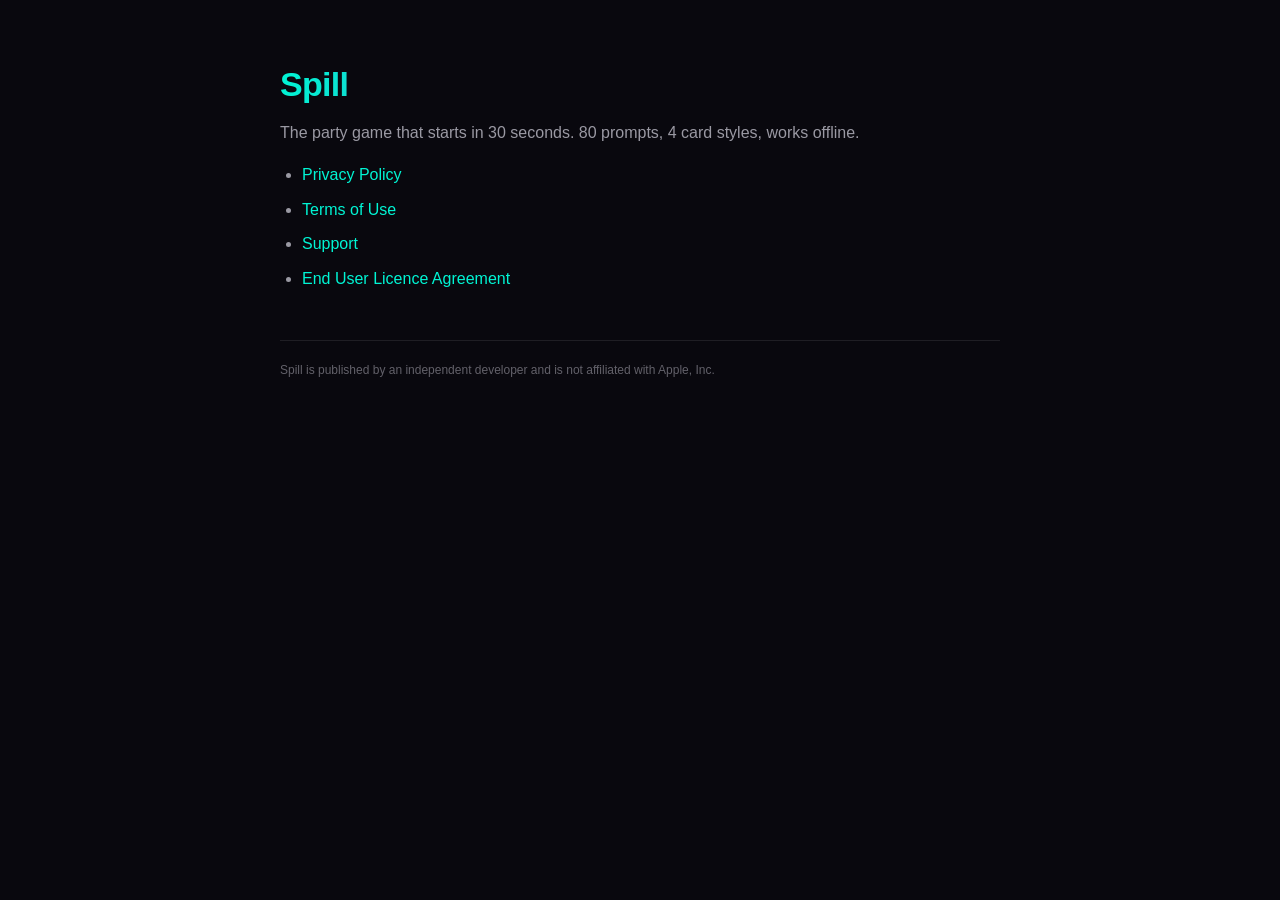
==== index.html @ 7ad6b7c3 "Policy site for the App Store listing" ====
<!DOCTYPE html>
<html lang="en">
<head>
<meta charset="utf-8">
<meta name="viewport" content="width=device-width, initial-scale=1">
<title>Spill</title>
<meta name="description" content="Spill — the party game that starts in 30 seconds.">
<meta name="theme-color" content="#09080E">
<link rel="stylesheet" href="style.css">
</head>
<body>
<main>
<h1>Spill</h1>
<p>The party game that starts in 30 seconds. 80 prompts, 4 card styles, works
offline.</p>
<ul>
<li><a href="privacy.html">Privacy Policy</a></li>
<li><a href="terms.html">Terms of Use</a></li>
<li><a href="support.html">Support</a></li>
<li><a href="eula.html">End User Licence Agreement</a></li>
</ul>
</main>
<footer>
<p>Spill is published by an independent developer and is not affiliated with Apple, Inc.</p>
</footer>
</body>
</html>
---- style.css ----
:root {
    color-scheme: dark;
    --bg: #09080e;
    --surface: #141122;
    --text: #f4f2ff;
    --muted: rgba(244, 242, 255, 0.62);
    --accent: #00f5d4;
}

* { box-sizing: border-box; }

body {
    margin: 0;
    padding: 0 20px 64px;
    background: var(--bg);
    color: var(--text);
    font: 16px/1.65 -apple-system, BlinkMacSystemFont, "SF Pro Text", "Helvetica Neue", sans-serif;
    -webkit-text-size-adjust: 100%;
}

main { max-width: 720px; margin: 0 auto; }

h1 {
    font-size: 34px;
    font-weight: 800;
    letter-spacing: -0.02em;
    margin: 56px 0 8px;
    background: linear-gradient(100deg, #00f5d4, #7b2cbf);
    -webkit-background-clip: text;
    background-clip: text;
    color: transparent;
}

h2 {
    font-size: 21px;
    font-weight: 700;
    margin: 40px 0 8px;
    color: var(--text);
}

h3 {
    font-size: 16px;
    font-weight: 700;
    margin: 28px 0 6px;
    color: var(--muted);
    text-transform: uppercase;
    letter-spacing: 0.06em;
}

p { margin: 0 0 16px; color: var(--muted); }
strong { color: var(--text); }
code {
    background: rgba(255, 255, 255, 0.07);
    padding: 2px 6px;
    border-radius: 6px;
    font-size: 0.9em;
}

a { color: var(--accent); text-decoration: none; }
a:hover { text-decoration: underline; }

ul { margin: 0 0 16px; padding-left: 22px; color: var(--muted); }
li { margin: 0 0 8px; }

table {
    width: 100%;
    border-collapse: collapse;
    margin: 0 0 24px;
    font-size: 14px;
}

th, td {
    text-align: left;
    padding: 10px 12px;
    border-bottom: 1px solid rgba(255, 255, 255, 0.09);
    vertical-align: top;
}

th { color: var(--text); font-weight: 650; }
td { color: var(--muted); }

footer {
    max-width: 720px;
    margin: 48px auto 0;
    padding-top: 20px;
    border-top: 1px solid rgba(255, 255, 255, 0.09);
}

footer p { font-size: 12px; color: rgba(244, 242, 255, 0.38); }
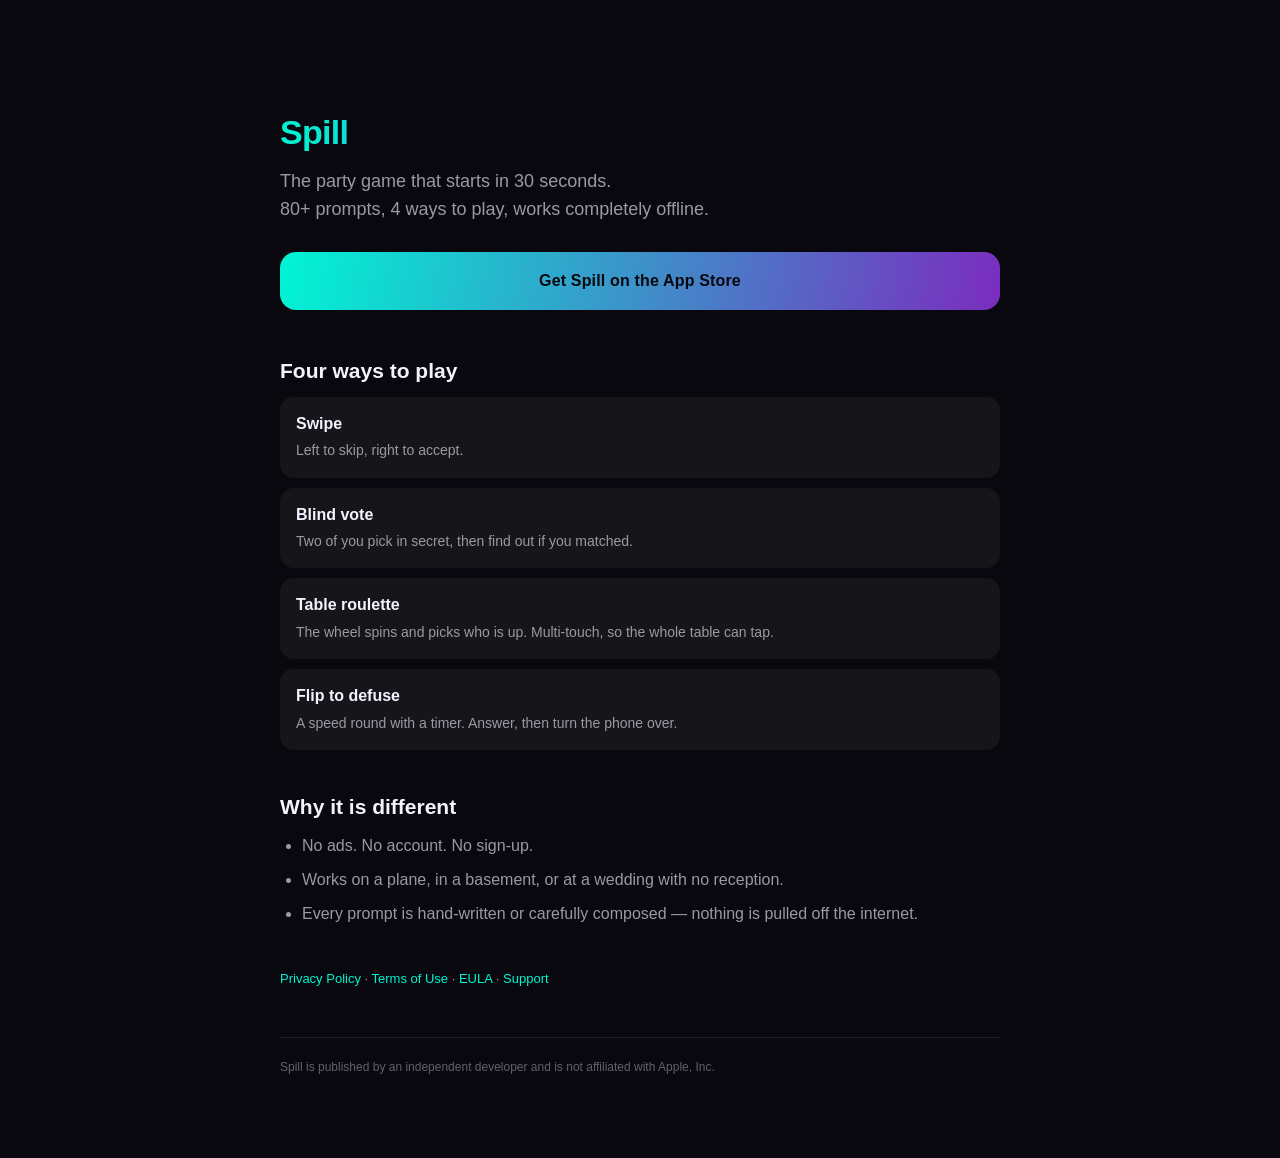
==== commit ba931e0f: "Update the policy site" ====
--- a/index.html
+++ b/index.html
@@ -3,22 +3,41 @@
 <head>
 <meta charset="utf-8">
 <meta name="viewport" content="width=device-width, initial-scale=1">
-<title>Spill</title>
-<meta name="description" content="Spill — the party game that starts in 30 seconds.">
+<title>Spill — the party game that starts in 30 seconds</title>
+<meta name="description" content="80+ prompts, 4 ways to play, works offline. For two or a full room.">
+<meta property="og:title" content="Spill — the party game that starts in 30 seconds">
+<meta property="og:description" content="80+ prompts, 4 ways to play, works offline. For two or a full room.">
+<meta property="og:type" content="website">
 <meta name="theme-color" content="#09080E">
 <link rel="stylesheet" href="style.css">
 </head>
 <body>
-<main>
-<h1>Spill</h1>
-<p>The party game that starts in 30 seconds. 80 prompts, 4 card styles, works
-offline.</p>
-<ul>
-<li><a href="privacy.html">Privacy Policy</a></li>
-<li><a href="terms.html">Terms of Use</a></li>
-<li><a href="support.html">Support</a></li>
-<li><a href="eula.html">End User Licence Agreement</a></li>
-</ul>
+<main class="landing">
+    <h1>Spill</h1>
+    <p class="tagline">The party game that starts in 30 seconds.<br>
+        80+ prompts, 4 ways to play, works completely offline.</p>
+
+    <a class="cta" href="https://apps.apple.com/app/spill-party">Get Spill on the App Store</a>
+
+    <h2>Four ways to play</h2>
+    <ul class="cards">
+        <li><strong>Swipe</strong><span>Left to skip, right to accept.</span></li>
+        <li><strong>Blind vote</strong><span>Two of you pick in secret, then find out if you matched.</span></li>
+        <li><strong>Table roulette</strong><span>The wheel spins and picks who is up. Multi-touch, so the whole table can tap.</span></li>
+        <li><strong>Flip to defuse</strong><span>A speed round with a timer. Answer, then turn the phone over.</span></li>
+    </ul>
+
+    <h2>Why it is different</h2>
+    <ul class="plain">
+        <li>No ads. No account. No sign-up.</li>
+        <li>Works on a plane, in a basement, or at a wedding with no reception.</li>
+        <li>Every prompt is hand-written or carefully composed — nothing is pulled off the internet.</li>
+    </ul>
+
+    <p class="legal"><a href="privacy.html">Privacy Policy</a> ·
+        <a href="terms.html">Terms of Use</a> ·
+        <a href="eula.html">EULA</a> ·
+        <a href="support.html">Support</a></p>
 </main>
 <footer>
 <p>Spill is published by an independent developer and is not affiliated with Apple, Inc.</p>
--- a/style.css
+++ b/style.css
@@ -87,3 +87,34 @@
 }
 
 footer p { font-size: 12px; color: rgba(244, 242, 255, 0.38); }
+
+/* The landing page */
+.landing { padding-top: 48px; }
+.landing .tagline { font-size: 18px; line-height: 1.55; margin-bottom: 28px; }
+
+.cta {
+    display: block;
+    text-align: center;
+    padding: 16px 24px;
+    border-radius: 16px;
+    background: linear-gradient(100deg, #00f5d4, #7b2cbf);
+    color: #09080e;
+    font-weight: 800;
+    letter-spacing: 0.01em;
+    margin-bottom: 44px;
+}
+.cta:hover { text-decoration: none; }
+
+.landing ul.cards { list-style: none; padding: 0; margin: 0 0 36px; }
+.landing ul.cards li {
+    background: rgba(255, 255, 255, 0.05);
+    border-radius: 14px;
+    padding: 14px 16px;
+    margin-bottom: 10px;
+}
+.landing ul.cards strong { display: block; font-size: 16px; }
+.landing ul.cards span { font-size: 14px; color: rgba(244, 242, 255, 0.6); }
+
+.landing ul.plain li { margin-bottom: 8px; }
+
+.landing .legal { font-size: 13px; margin-top: 40px; }
